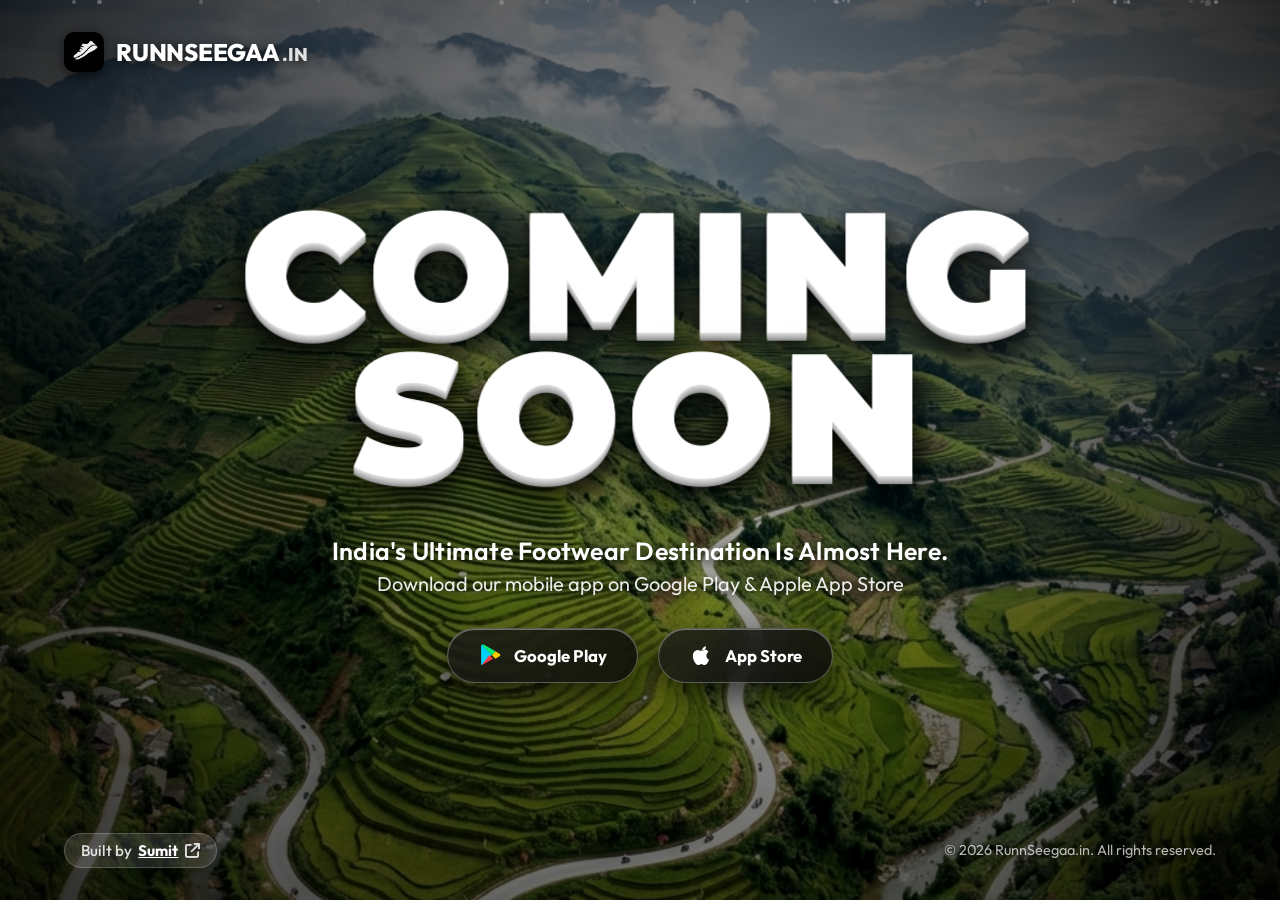
==== index.html @ d2010c38 "first commit" ====
<!DOCTYPE html>
<html lang="en">

<head>
  <meta charset="UTF-8">
  <meta name="viewport" content="width=device-width, initial-scale=1.0">
  <title>RunnSeegaa | Coming Soon</title>
  <meta name="description"
    content="RunnSeegaa.in official website is coming soon! Experience India's ultimate footwear destination for exclusive sneakers & athletic shoes. Download our app on Google Play & Apple App Store.">

  <!-- Google Fonts: Syne, Space Grotesk, Montserrat, Outfit -->
  <link rel="preconnect" href="https://fonts.googleapis.com">
  <link rel="preconnect" href="https://fonts.gstatic.com" crossorigin>
  <link
    href="https://fonts.googleapis.com/css2?family=Cinzel:wght@700;900&family=Montserrat:ital,wght@0,800;0,900;1,900&family=Outfit:wght@300;400;500;600;700;800;900&family=Space+Grotesk:wght@500;700&family=Syne:wght@700;800;900&display=swap"
    rel="stylesheet">

  <!-- Favicon -->
  <link rel="icon" type="image/png" href="images/runnseega_logo.png">
  <link rel="apple-touch-icon" href="images/runnseega_logo.png">

  <!-- Font Awesome Icons -->
  <link rel="stylesheet" href="https://cdnjs.cloudflare.com/ajax/libs/font-awesome/6.4.0/css/all.min.css">

  <link rel="stylesheet" href="style.css">
</head>

<body>

  <!-- Fullscreen Landscape & Crossfading Background Layers -->
  <div class="bg-wrapper">
    <div class="bg-slideshow" id="bgSlideshow">
      <div class="bg-slide active" style="background-image: url('images/hero-bg.png');"></div>
      <div class="bg-slide" style="background-image: url('images/bg_2.png');"></div>
      <div class="bg-slide" style="background-image: url('images/bg_3.png');"></div>
      <div class="bg-slide" style="background-image: url('images/bg_4.png');"></div>
    </div>
    <div class="bg-overlay"></div>

    <div class="particles-container" id="particles"></div>
  </div>

  <!-- Single Screen Container (100vh) -->
  <div class="app-container">

    <!-- Top Navigation Header -->
    <header class="navbar" id="navbar">
      <div class="logo-container">
        <img src="images/runnseega_logo.png" alt="RunnSeegaa.in Logo" class="logo-img-original">
        <span class="logo-text">RUNNSEEGAA<span class="logo-domain">.IN</span></span>
      </div>
    </header>

    <!-- Centered Hero Section -->
    <main class="hero-content">
      <div class="hero-center-box" id="heroCenter">

        <!-- Masked & Animated 3D Layered Typography -->
        <div class="typography-3d-wrap" id="typography3D">
          <h1 class="text-3d line-1">COMING</h1>
          <h1 class="text-3d line-2">SOON</h1>
        </div>

        <!-- Taglines for RunnSeegaa.in -->
        <p class="hero-tagline-main">India's Ultimate Footwear Destination Is Almost Here.</p>
        <p class="hero-tagline-sub">Download our mobile app on Google Play & Apple App Store</p>

        <!-- Direct App Store & Play Store Action Bar -->
        <div class="hero-store-actions">
          <a href="https://play.google.com/store/apps/details?id=com.marketky.app&pcampaignid=web_share" target="_blank"
            rel="noopener noreferrer" class="hero-store-btn playstore">
            <!-- Official Original Google Play Multi-Color SVG -->
            <svg class="official-store-icon" width="24" height="24" viewBox="0 0 24 24" fill="none">
              <path d="M3.609 1.814L13.793 12 3.61 22.185c-.328-.328-.51-.787-.51-1.282V3.096c0-.495.182-.954.51-1.282z"
                fill="#00D2FF" />
              <path
                d="M17.442 8.351l-3.649 3.649L13.793 12l3.649 3.649 3.992-2.281c1.144-.654 1.144-2.083 0-2.737l-3.992-2.28z"
                fill="#FFC700" />
              <path d="M3.609 1.814l10.184 10.186 3.649-3.649-11.45-6.543c-.765-.437-1.68-.437-2.383 0z"
                fill="#00F076" />
              <path d="M3.609 22.185l11.45-6.543-3.649-3.649L3.609 22.185z" fill="#FF3A44" />
            </svg>
            <span>Google Play</span>
          </a>

          <a href="https://apps.apple.com/us/app/runnseegaa-online-shoe-app/id6762041512" target="_blank"
            rel="noopener noreferrer" class="hero-store-btn appstore">
            <!-- Official Original Apple SVG -->
            <svg class="official-store-icon apple-icon" width="24" height="24" viewBox="0 0 24 24" fill="currentColor">
              <path
                d="M18.71 19.5c-.83 1.24-1.71 2.45-3.05 2.47-1.34.03-1.77-.79-3.29-.79-1.53 0-2 .77-3.27.82-1.31.05-2.3-1.32-3.14-2.53C4.25 17 2.94 12.45 4.7 9.39c.87-1.52 2.43-2.48 4.12-2.51 1.28-.02 2.5.87 3.29.87.78 0 2.26-1.07 3.81-.91.65.03 2.47.26 3.64 1.98-.09.06-2.17 1.28-2.15 3.81.03 3.02 2.65 4.03 2.68 4.04-.03.07-.42 1.44-1.38 2.83M15.97 6.36c.66-.8 1.11-1.92.99-3.04-.96.04-2.12.64-2.8 1.44-.61.71-1.14 1.86-1 2.97 1.07.08 2.15-.57 2.81-1.37z" />
            </svg>
            <span>App Store</span>
          </a>
        </div>

      </div>
    </main>

    <!-- Bottom Footer -->
    <footer class="footer">
      <div class="footer-portfolio">
        <a href="https://sumit-portfolio-three-theta.vercel.app/" target="_blank" rel="noopener noreferrer">
          Built by <span>Sumit</span> <i class="fa-solid fa-arrow-up-right-from-square"></i>
        </a>
      </div>

      <div class="footer-copyright">
        © 2026 RunnSeegaa.in. All rights reserved.
      </div>
    </footer>

  </div>

  <script src="main.js"></script>
</body>

</html>
---- style.css ----
/* ==========================================================================
   RunnSeegaa Coming Soon Landing Page - Luxury Black & White Theme (100vh)
   ========================================================================== */

:root {
  --primary-btn-bg: #ffffff;
  --primary-btn-text: #000000;
  --primary-btn-hover: #e2e8f0;
  --text-white: #ffffff;
  --text-muted: rgba(255, 255, 255, 0.85);
  --glass-bg: rgba(0, 0, 0, 0.65);
  --glass-border: rgba(255, 255, 255, 0.25);
  --glass-glow: rgba(255, 255, 255, 0.15);
  --font-main: 'Outfit', 'Plus Jakarta Sans', sans-serif;
  --font-heading: 'Montserrat', sans-serif;
}

* {
  margin: 0;
  padding: 0;
  box-sizing: border-box;
}

html,
body {
  width: 100%;
  height: 100vh;
  overflow: hidden;
  font-family: var(--font-main);
  background-color: #050505;
  color: var(--text-white);
  -webkit-font-smoothing: antialiased;
}

/* ==========================================
   Background & Parallax Layer
   ========================================== */
.bg-wrapper {
  position: fixed;
  top: 0;
  left: 0;
  width: 100vw;
  height: 100vh;
  z-index: 1;
  overflow: hidden;
}

.bg-slideshow {
  position: absolute;
  top: 0;
  left: 0;
  width: 100%;
  height: 100%;
}

.bg-slide {
  position: absolute;
  top: -5%;
  left: -5%;
  width: 110%;
  height: 110%;
  background-size: cover;
  background-position: center center;
  opacity: 0;
  transition: opacity 1.8s ease-in-out, transform 0.2s cubic-bezier(0.16, 1, 0.3, 1);
  transform: scale(1.05);
  filter: grayscale(15%) contrast(108%);
}

.bg-slide.active {
  opacity: 1;
}

.bg-overlay {
  position: absolute;
  top: 0;
  left: 0;
  width: 100%;
  height: 100%;
  background: radial-gradient(circle at center,
      rgba(0, 0, 0, 0.25) 0%,
      rgba(0, 0, 0, 0.55) 50%,
      rgba(0, 0, 0, 0.85) 100%);
  pointer-events: none;
}

.particles-container {
  position: absolute;
  top: 0;
  left: 0;
  width: 100%;
  height: 100%;
  pointer-events: none;
}

.particle {
  position: absolute;
  background: rgba(255, 255, 255, 0.45);
  border-radius: 50%;
  animation: floatUp linear infinite;
}

@keyframes floatUp {
  0% {
    transform: translateY(100vh) scale(0.5);
    opacity: 0;
  }

  50% {
    opacity: 0.8;
  }

  100% {
    transform: translateY(-10vh) scale(1.2);
    opacity: 0;
  }
}

/* ==========================================
   Single Screen App Container (100vh)
   ========================================== */
.app-container {
  position: relative;
  z-index: 10;
  width: 100vw;
  height: 100vh;
  display: flex;
  flex-direction: column;
  justify-content: space-between;
  padding: 2rem 4rem;
  overflow: hidden;
}

/* ==========================================
   Navigation Bar
   ========================================== */
.navbar {
  display: flex;
  align-items: center;
  justify-content: space-between;
  width: 100%;
  flex-shrink: 0;
}

.logo-container {
  display: flex;
  align-items: center;
  gap: 0.75rem;
  cursor: pointer;
  user-select: none;
}

.logo-img-original {
  height: 40px;
  width: auto;
  border-radius: 10px;
  object-fit: contain;
  box-shadow: 0 4px 14px rgba(0, 0, 0, 0.6);
  transition: transform 0.3s ease;
}

.logo-container:hover .logo-img-original {
  transform: scale(1.06);
}

.logo-text {
  font-family: 'Outfit', 'Plus Jakarta Sans', sans-serif;
  font-weight: 800;
  font-size: 1.5rem;
  letter-spacing: -0.01em;
  color: #ffffff;
  text-shadow: 0 2px 12px rgba(0, 0, 0, 0.85);
  display: inline-flex;
  align-items: baseline;
}

.logo-domain {
  font-family: 'Outfit', 'Plus Jakarta Sans', sans-serif;
  font-weight: 800;
  font-size: 1.15rem;
  color: rgba(255, 255, 255, 0.85);
  margin-left: 2px;
  letter-spacing: 0.02em;
}

.official-store-icon {
  width: 24px;
  height: 24px;
  flex-shrink: 0;
  transition: transform 0.3s ease;
}

.modal-store-icon {
  width: 32px;
  height: 32px;
  flex-shrink: 0;
}

.nav-actions {
  display: flex;
  align-items: center;
  gap: 1rem;
}

.portfolio-btn {
  background: rgba(255, 255, 255, 0.12);
  backdrop-filter: blur(12px);
  border: 1px solid rgba(255, 255, 255, 0.25);
  color: white;
  padding: 0.7rem 1.2rem;
  border-radius: 10px;
  text-decoration: none;
  font-weight: 600;
  font-size: 0.95rem;
  display: flex;
  align-items: center;
  gap: 0.5rem;
  transition: all 0.3s ease;
}

.portfolio-btn:hover {
  background: #ffffff;
  color: #000000;
  transform: translateY(-2px);
  box-shadow: 0 6px 18px rgba(255, 255, 255, 0.3);
}

.btn-primary {
  background: #ffffff;
  color: #000000;
  font-family: var(--font-main);
  font-weight: 700;
  font-size: 1rem;
  padding: 0.8rem 1.6rem;
  border-radius: 10px;
  border: 1px solid #ffffff;
  cursor: pointer;
  display: flex;
  align-items: center;
  gap: 0.6rem;
  box-shadow: 0 6px 20px rgba(255, 255, 255, 0.25);
  transition: all 0.3s cubic-bezier(0.16, 1, 0.3, 1);
}

.btn-primary:hover {
  background: #e2e8f0;
  color: #000000;
  transform: translateY(-2px);
  box-shadow: 0 10px 25px rgba(255, 255, 255, 0.4);
}

/* ==========================================
   Hero Main Content (Centered 100vh)
   ========================================== */
.hero-content {
  flex: 1;
  display: flex;
  align-items: center;
  justify-content: center;
  text-align: center;
}

.hero-center-box {
  max-width: 950px;
  width: 100%;
  display: flex;
  flex-direction: column;
  align-items: center;
  justify-content: center;
}

/* ==========================================
   Monochrome 3D Layered Typography Animation
   ========================================== */
.typography-3d-wrap {
  margin-bottom: 3.5rem;
  user-select: none;
  perspective: 1200px;
  animation: heroPulseFloat 6s ease-in-out infinite alternate;
}

@keyframes heroPulseFloat {
  0% {
    transform: translateY(0px) scale(1);
  }

  50% {
    transform: translateY(-8px) scale(1.01);
  }

  100% {
    transform: translateY(4px) scale(0.995);
  }
}

.text-3d {
  font-family: var(--font-heading);
  font-weight: 900;
  font-size: clamp(5rem, 13vw, 11rem);
  line-height: 0.82;
  letter-spacing: 0.04em;
  color: #ffffff;
  text-transform: uppercase;

  /* Stacked Monochrome Depth Shadow Effect */
  text-shadow:
    0 1px 0 #dedede,
    0 2px 0 #d4d4d4,
    0 3px 0 #cacaca,
    0 4px 0 #c0c0c0,
    0 5px 0 #b6b6b6,
    0 6px 0 #acacac,
    0 7px 0 #9e9e9e,
    0 8px 0 #909090,
    0 10px 25px rgba(0, 0, 0, 0.85),
    0 20px 45px rgba(0, 0, 0, 0.7);

  transform-style: preserve-3d;
  transition: transform 0.2s ease-out;
}

.text-3d.line-1 {
  transform: translateZ(25px);
}

.text-3d.line-2 {
  transform: translateZ(50px);
}

/* ==========================================
   Subtitles & Store Actions
   ========================================== */
.hero-tagline-main {
  font-size: clamp(1.2rem, 2.3vw, 1.55rem);
  font-weight: 600;
  color: #ffffff;
  margin-bottom: 0.3rem;
  text-shadow: 0 2px 12px rgba(0, 0, 0, 0.9);
  letter-spacing: 0.01em;
}

.hero-tagline-sub {
  font-size: clamp(1rem, 1.8vw, 1.25rem);
  font-weight: 400;
  color: rgba(255, 255, 255, 0.9);
  margin-bottom: 2rem;
  text-shadow: 0 2px 10px rgba(0, 0, 0, 0.9);
}

/* Hero Store Actions */
.hero-store-actions {
  display: flex;
  align-items: center;
  gap: 1.2rem;
}

.hero-store-btn {
  display: flex;
  align-items: center;
  gap: 0.75rem;
  padding: 0.9rem 1.9rem;
  border-radius: 50px;
  text-decoration: none;
  font-weight: 700;
  font-size: 1.05rem;
  color: #ffffff;
  background: linear-gradient(135deg, rgba(25, 25, 25, 0.75), rgba(10, 10, 10, 0.85));
  backdrop-filter: blur(20px);
  -webkit-backdrop-filter: blur(20px);
  border: 1px solid rgba(255, 255, 255, 0.28);
  box-shadow: 0 12px 30px rgba(0, 0, 0, 0.6), inset 0 1px 0 rgba(255, 255, 255, 0.35);
  transition: all 0.35s cubic-bezier(0.16, 1, 0.3, 1);
  position: relative;
  overflow: hidden;
}

.hero-store-btn::after {
  content: '';
  position: absolute;
  top: -50%;
  left: -60%;
  width: 50%;
  height: 200%;
  background: linear-gradient(90deg, transparent, rgba(255, 255, 255, 0.25), transparent);
  transform: rotate(25deg);
  transition: all 0.6s ease;
}

.hero-store-btn:hover::after {
  left: 130%;
}

.hero-store-btn:hover {
  background: #ffffff;
  color: #000000;
  border-color: #ffffff;
  transform: translateY(-4px) scale(1.02);
  box-shadow: 0 15px 35px rgba(255, 255, 255, 0.4), 0 0 15px rgba(255, 255, 255, 0.2);
}

/* ==========================================
   Footer Section
   ========================================== */
.footer {
  display: flex;
  align-items: center;
  justify-content: space-between;
  width: 100%;
  flex-shrink: 0;
  padding-top: 1rem;
}

.footer-portfolio a {
  color: rgba(255, 255, 255, 0.85);
  text-decoration: none;
  font-size: 0.95rem;
  font-weight: 500;
  display: flex;
  align-items: center;
  gap: 0.4rem;
  background: rgba(255, 255, 255, 0.12);
  padding: 0.45rem 1rem;
  border-radius: 20px;
  border: 1px solid rgba(255, 255, 255, 0.2);
  transition: all 0.3s ease;
}

.footer-portfolio a span {
  color: #ffffff;
  font-weight: 700;
  text-decoration: underline;
}

.footer-portfolio a:hover {
  background: #ffffff;
  color: #000000;
  transform: translateY(-2px);
}

.footer-portfolio a:hover span {
  color: #000000;
}

.footer-copyright {
  font-size: 0.9rem;
  color: rgba(255, 255, 255, 0.7);
  text-shadow: 0 1px 4px rgba(0, 0, 0, 0.8);
}

/* ==========================================
   Full Responsive Breakpoints System
   ========================================== */

/* Tablet & Medium Screen (max-width: 1024px) */
@media (max-width: 1024px) {
  .app-container {
    padding: 2rem 2.5rem;
  }

  .text-3d {
    font-size: clamp(4.5rem, 13vw, 8.5rem);
  }
}

/* Small Tablet & Mobile Landscape (max-width: 768px) */
@media (max-width: 768px) {

  html,
  body {
    height: 100%;
    min-height: 100vh;
    min-height: 100dvh;
  }

  .app-container {
    padding: 1.5rem 1.5rem;
    height: 100%;
    min-height: 100vh;
    min-height: 100dvh;
  }

  .logo-text {
    font-size: 1.4rem;
  }

  .logo-img-original {
    height: 38px;
  }

  .hero-tagline-main {
    font-size: 1.15rem;
  }

  .hero-tagline-sub {
    font-size: 0.95rem;
    margin-bottom: 1.5rem;
  }

  .modal-card {
    padding: 2rem 1.25rem;
    max-height: 88vh;
    overflow-y: auto;
  }
}

/* Mobile Phones (max-width: 600px) */
@media (max-width: 600px) {
  .nav-actions {
    display: none !important;
  }

  .navbar {
    justify-content: center;
  }
}

/* Mobile Phones (max-width: 480px) */
@media (max-width: 480px) {
  .app-container {
    padding: 1.2rem 0.85rem;
  }

  .logo-text {
    font-size: 1.25rem;
  }

  .logo-tm {
    font-size: 0.75rem;
  }

  .text-3d {
    font-size: clamp(3.2rem, 14vw, 5.5rem);
    letter-spacing: 0.02em;
    text-shadow:
      0 1px 0 #dedede,
      0 2px 0 #cccccc,
      0 3px 0 #bbbbbb,
      0 4px 0 #aaaaaa,
      0 5px 15px rgba(0, 0, 0, 0.85);
  }

  .hero-store-actions {
    flex-direction: column;
    gap: 0.75rem;
    width: 100%;
    max-width: 280px;
  }

  .hero-store-btn {
    width: 100%;
    justify-content: center;
    padding: 0.8rem 1.4rem;
    font-size: 0.95rem;
  }

  .footer {
    flex-direction: column;
    gap: 0.6rem;
    text-align: center;
  }

  .footer-copyright {
    font-size: 0.8rem;
  }
}

/* Ultra Small Phones (max-width: 360px) */
@media (max-width: 360px) {
  .logo-text {
    font-size: 1rem;
  }

  .btn-primary {
    padding: 0.5rem 0.8rem;
    font-size: 0.78rem;
  }

  .text-3d {
    font-size: 2.8rem;
  }
}
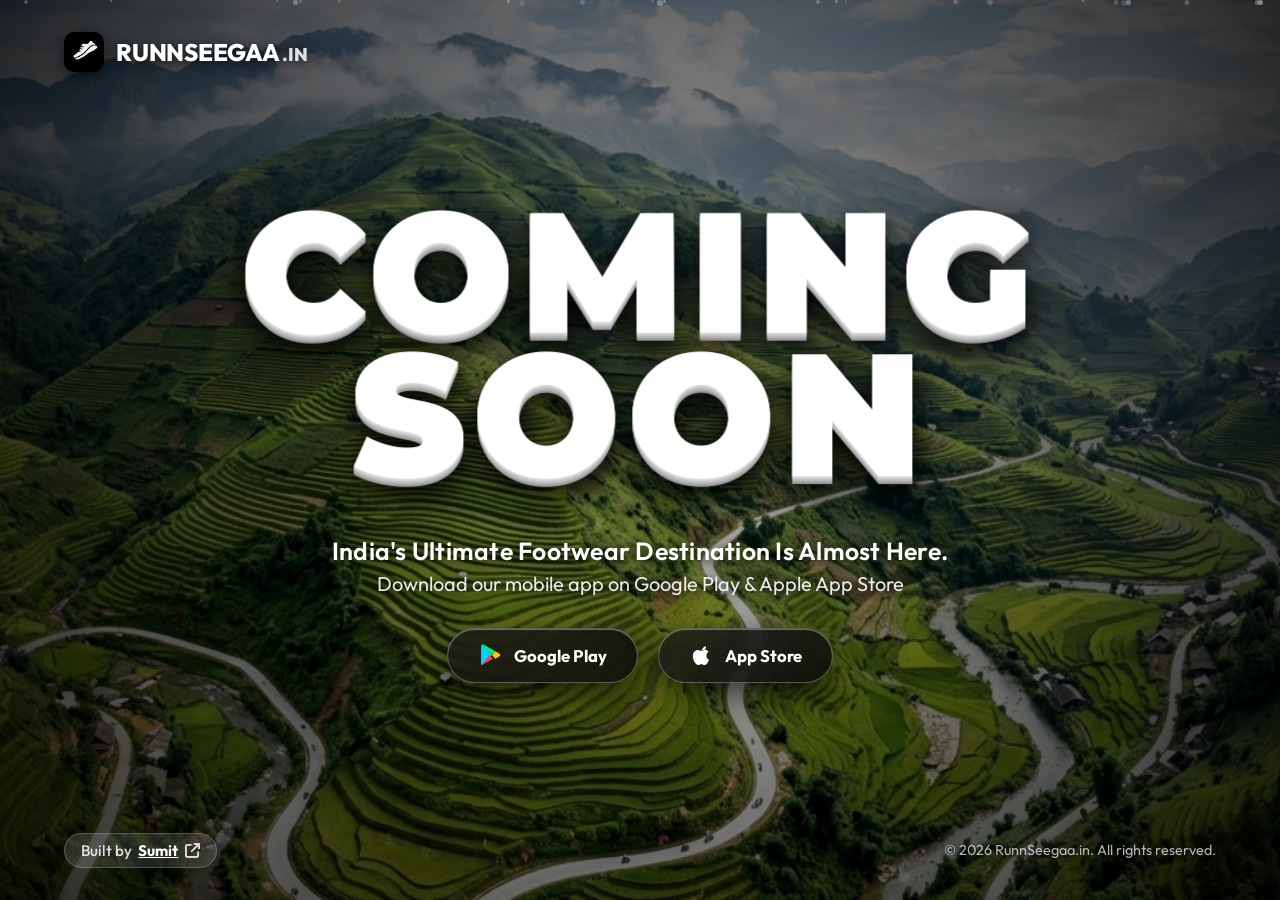
==== commit 115eaf47: "feat: implement SEO enhancements, site structure configuration, and offline connectivity feedback" ====
--- a/index.html
+++ b/index.html
@@ -1,34 +1,189 @@
 <!DOCTYPE html>
-<html lang="en">
+<html lang="en" dir="ltr">
 
 <head>
+  <!-- Basic Meta Tags -->
   <meta charset="UTF-8">
   <meta name="viewport" content="width=device-width, initial-scale=1.0">
-  <title>RunnSeegaa | Coming Soon</title>
+  <title>RunnSeegaa - India's Ultimate Footwear & Sneaker Destination</title>
   <meta name="description"
-    content="RunnSeegaa.in official website is coming soon! Experience India's ultimate footwear destination for exclusive sneakers & athletic shoes. Download our app on Google Play & Apple App Store.">
-
-  <!-- Google Fonts: Syne, Space Grotesk, Montserrat, Outfit -->
+    content="RunnSeegaa.in is India's premier online footwear destination for exclusive sneakers & athletic shoes. Download our mobile app now on Google Play Store & Apple App Store.">
+  <meta name="keywords"
+    content="RunnSeegaa, RunnSeegaa.in, sneakers India, buy shoes online, athletic footwear, exclusive sneakers, footwear app India, sneaker marketplace, online shoe shopping">
+  <meta name="author" content="RunnSeegaa">
+  <meta name="robots" content="index, follow, max-image-preview:large, max-snippet:-1, max-video-preview:-1">
+  <link rel="canonical" href="https://runnseegaa.in/">
+
+  <!-- Mobile & PWA Meta Tags -->
+  <meta name="theme-color" content="#050505">
+  <meta name="mobile-web-app-capable" content="yes">
+  <meta name="apple-mobile-web-app-capable" content="yes">
+  <meta name="apple-mobile-web-app-status-bar-style" content="black-translucent">
+  <meta name="apple-mobile-web-app-title" content="RunnSeegaa">
+
+  <!-- Open Graph / Facebook / WhatsApp Meta Tags -->
+  <meta property="og:type" content="website">
+  <meta property="og:site_name" content="RunnSeegaa">
+  <meta property="og:url" content="https://runnseegaa.in/">
+  <meta property="og:title" content="RunnSeegaa - India's Ultimate Footwear & Sneaker Destination">
+  <meta property="og:description"
+    content="RunnSeegaa.in is coming soon! Experience India's ultimate footwear destination for exclusive sneakers & athletic shoes. Download on Google Play & App Store.">
+  <meta property="og:image" content="https://runnseegaa.in/images/hero-bg.png">
+  <meta property="og:image:secure_url" content="https://runnseegaa.in/images/hero-bg.png">
+  <meta property="og:image:type" content="image/png">
+  <meta property="og:image:width" content="1200">
+  <meta property="og:image:height" content="630">
+  <meta property="og:image:alt" content="RunnSeegaa Footwear & Sneaker Destination Banner">
+  <meta property="og:locale" content="en_IN">
+
+  <!-- Twitter Card Meta Tags -->
+  <meta name="twitter:card" content="summary_large_image">
+  <meta name="twitter:site" content="@RunnSeegaa">
+  <meta name="twitter:creator" content="@RunnSeegaa">
+  <meta name="twitter:title" content="RunnSeegaa - India's Ultimate Footwear & Sneaker Destination">
+  <meta name="twitter:description"
+    content="RunnSeegaa.in is coming soon! Discover exclusive sneakers & athletic shoes. Download our app on Google Play & Apple App Store.">
+  <meta name="twitter:image" content="https://runnseegaa.in/images/hero-bg.png">
+  <meta name="twitter:image:alt" content="RunnSeegaa Sneakers Marketplace Banner">
+
+  <!-- Resource Preloads & Preconnects for Core Web Vitals (LCP) -->
+  <link rel="preload" as="image" href="images/hero-bg.png" type="image/png">
   <link rel="preconnect" href="https://fonts.googleapis.com">
   <link rel="preconnect" href="https://fonts.gstatic.com" crossorigin>
   <link
     href="https://fonts.googleapis.com/css2?family=Cinzel:wght@700;900&family=Montserrat:ital,wght@0,800;0,900;1,900&family=Outfit:wght@300;400;500;600;700;800;900&family=Space+Grotesk:wght@500;700&family=Syne:wght@700;800;900&display=swap"
     rel="stylesheet">
 
-  <!-- Favicon -->
-  <link rel="icon" type="image/png" href="images/runnseega_logo.png">
-  <link rel="apple-touch-icon" href="images/runnseega_logo.png">
+  <!-- Favicon & Touch Icons -->
+  <link rel="icon" type="image/png" sizes="32x32" href="images/runnseega_logo.png">
+  <link rel="apple-touch-icon" sizes="180x180" href="images/runnseega_logo.png">
 
   <!-- Font Awesome Icons -->
   <link rel="stylesheet" href="https://cdnjs.cloudflare.com/ajax/libs/font-awesome/6.4.0/css/all.min.css">
 
+  <!-- Main Stylesheet -->
   <link rel="stylesheet" href="style.css">
+
+  <!-- JSON-LD Structured Data Schema (Google Search Essentials Compliant) -->
+  <script type="application/ld+json">
+  {
+    "@context": "https://schema.org",
+    "@graph": [
+      {
+        "@type": "Organization",
+        "@id": "https://runnseegaa.in/#organization",
+        "name": "RunnSeegaa",
+        "url": "https://runnseegaa.in/",
+        "logo": {
+          "@type": "ImageObject",
+          "url": "https://runnseegaa.in/images/runnseega_logo.png",
+          "caption": "RunnSeegaa Logo"
+        },
+        "image": "https://runnseegaa.in/images/hero-bg.png",
+        "description": "India's premier online destination for exclusive sneakers, athletic shoes, and streetwear footwear.",
+        "sameAs": [
+          "https://play.google.com/store/apps/details?id=com.marketky.app",
+          "https://apps.apple.com/us/app/runnseegaa-online-shoe-app/id6762041512"
+        ]
+      },
+      {
+        "@type": "WebSite",
+        "@id": "https://runnseegaa.in/#website",
+        "url": "https://runnseegaa.in/",
+        "name": "RunnSeegaa",
+        "description": "India's Ultimate Footwear & Sneaker Destination",
+        "publisher": {
+          "@id": "https://runnseegaa.in/#organization"
+        },
+        "inLanguage": "en-IN"
+      },
+      {
+        "@type": "WebPage",
+        "@id": "https://runnseegaa.in/#webpage",
+        "url": "https://runnseegaa.in/",
+        "name": "RunnSeegaa - India's Ultimate Footwear & Sneaker Destination",
+        "isPartOf": {
+          "@id": "https://runnseegaa.in/#website"
+        },
+        "about": {
+          "@id": "https://runnseegaa.in/#organization"
+        },
+        "primaryImageOfPage": {
+          "@type": "ImageObject",
+          "url": "https://runnseegaa.in/images/hero-bg.png"
+        },
+        "description": "RunnSeegaa.in official website. Discover exclusive sneakers and athletic shoes on Google Play & App Store.",
+        "inLanguage": "en-IN"
+      },
+      {
+        "@type": "BreadcrumbList",
+        "@id": "https://runnseegaa.in/#breadcrumb",
+        "itemListElement": [
+          {
+            "@type": "ListItem",
+            "position": 1,
+            "name": "Home",
+            "item": "https://runnseegaa.in/"
+          }
+        ]
+      },
+      {
+        "@type": "MobileApplication",
+        "name": "RunnSeegaa Online Shoe App",
+        "operatingSystem": "ANDROID",
+        "applicationCategory": "ShoppingApplication",
+        "installUrl": "https://play.google.com/store/apps/details?id=com.marketky.app&pcampaignid=web_share",
+        "author": {
+          "@id": "https://runnseegaa.in/#organization"
+        }
+      },
+      {
+        "@type": "MobileApplication",
+        "name": "RunnSeegaa Online Shoe App",
+        "operatingSystem": "iOS",
+        "applicationCategory": "ShoppingApplication",
+        "installUrl": "https://apps.apple.com/us/app/runnseegaa-online-shoe-app/id6762041512",
+        "author": {
+          "@id": "https://runnseegaa.in/#organization"
+        }
+      },
+      {
+        "@type": "FAQPage",
+        "@id": "https://runnseegaa.in/#faq",
+        "mainEntity": [
+          {
+            "@type": "Question",
+            "name": "What is RunnSeegaa?",
+            "acceptedAnswer": {
+              "@type": "Answer",
+              "text": "RunnSeegaa is India's ultimate footwear destination offering exclusive sneakers, athletic shoes, and fashion footwear through mobile apps."
+            }
+          },
+          {
+            "@type": "Question",
+            "name": "Where can I download the RunnSeegaa app?",
+            "acceptedAnswer": {
+              "@type": "Answer",
+              "text": "The RunnSeegaa app is available for download on both Google Play Store for Android devices and Apple App Store for iOS."
+            }
+          }
+        ]
+      }
+    ]
+  }
+  </script>
 </head>
 
 <body>
 
-  <!-- Fullscreen Landscape & Crossfading Background Layers -->
-  <div class="bg-wrapper">
+  <!-- Offline Status Toast Notification -->
+  <div id="offlineToast" class="offline-toast" role="status" aria-live="polite">
+    <i class="fa-solid fa-wifi-slash" aria-hidden="true"></i>
+    <span>You are currently offline. Please check your internet connection.</span>
+  </div>
+
+  <!-- Fullscreen Decorative Background Layers (Screen-Reader Hidden) -->
+  <div class="bg-wrapper" aria-hidden="true">
     <div class="bg-slideshow" id="bgSlideshow">
       <div class="bg-slide active" style="background-image: url('images/hero-bg.png');"></div>
       <div class="bg-slide" style="background-image: url('images/bg_2.png');"></div>
@@ -40,68 +195,71 @@
     <div class="particles-container" id="particles"></div>
   </div>
 
-  <!-- Single Screen Container (100vh) -->
+  <!-- Single Screen App Container -->
   <div class="app-container">
 
     <!-- Top Navigation Header -->
-    <header class="navbar" id="navbar">
-      <div class="logo-container">
-        <img src="images/runnseega_logo.png" alt="RunnSeegaa.in Logo" class="logo-img-original">
+    <header class="navbar" id="navbar" role="banner" aria-label="RunnSeegaa Navigation Header">
+      <a href="https://runnseegaa.in/" class="logo-container" aria-label="RunnSeegaa Homepage Link">
+        <img src="images/runnseega_logo.png" alt="RunnSeegaa.in Official Brand Logo" class="logo-img-original" width="40" height="40" loading="eager">
         <span class="logo-text">RUNNSEEGAA<span class="logo-domain">.IN</span></span>
-      </div>
+      </a>
     </header>
 
     <!-- Centered Hero Section -->
-    <main class="hero-content">
-      <div class="hero-center-box" id="heroCenter">
-
-        <!-- Masked & Animated 3D Layered Typography -->
+    <main class="hero-content" id="main-content" role="main" aria-label="Coming Soon Information">
+      <section class="hero-center-box" id="heroCenter">
+
+        <!-- Animated 3D Layered Heading -->
         <div class="typography-3d-wrap" id="typography3D">
           <h1 class="text-3d line-1">COMING</h1>
-          <h1 class="text-3d line-2">SOON</h1>
+          <h2 class="text-3d line-2">SOON</h2>
         </div>
 
         <!-- Taglines for RunnSeegaa.in -->
         <p class="hero-tagline-main">India's Ultimate Footwear Destination Is Almost Here.</p>
-        <p class="hero-tagline-sub">Download our mobile app on Google Play & Apple App Store</p>
+        <p class="hero-tagline-sub">Download our mobile app on Google Play &amp; Apple App Store</p>
 
         <!-- Direct App Store & Play Store Action Bar -->
-        <div class="hero-store-actions">
-          <a href="https://play.google.com/store/apps/details?id=com.marketky.app&pcampaignid=web_share" target="_blank"
-            rel="noopener noreferrer" class="hero-store-btn playstore">
-            <!-- Official Original Google Play Multi-Color SVG -->
-            <svg class="official-store-icon" width="24" height="24" viewBox="0 0 24 24" fill="none">
-              <path d="M3.609 1.814L13.793 12 3.61 22.185c-.328-.328-.51-.787-.51-1.282V3.096c0-.495.182-.954.51-1.282z"
-                fill="#00D2FF" />
-              <path
-                d="M17.442 8.351l-3.649 3.649L13.793 12l3.649 3.649 3.992-2.281c1.144-.654 1.144-2.083 0-2.737l-3.992-2.28z"
-                fill="#FFC700" />
-              <path d="M3.609 1.814l10.184 10.186 3.649-3.649-11.45-6.543c-.765-.437-1.68-.437-2.383 0z"
-                fill="#00F076" />
+        <div class="hero-store-actions" role="group" aria-label="Mobile App Store Download Links">
+          
+          <!-- Google Play Store Button -->
+          <a href="https://play.google.com/store/apps/details?id=com.marketky.app&amp;pcampaignid=web_share"
+            target="_blank"
+            rel="noopener noreferrer"
+            class="hero-store-btn playstore"
+            aria-label="Download RunnSeegaa App on Google Play Store">
+            <svg class="official-store-icon" width="24" height="24" viewBox="0 0 24 24" fill="none" aria-hidden="true">
+              <path d="M3.609 1.814L13.793 12 3.61 22.185c-.328-.328-.51-.787-.51-1.282V3.096c0-.495.182-.954.51-1.282z" fill="#00D2FF" />
+              <path d="M17.442 8.351l-3.649 3.649L13.793 12l3.649 3.649 3.992-2.281c1.144-.654 1.144-2.083 0-2.737l-3.992-2.28z" fill="#FFC700" />
+              <path d="M3.609 1.814l10.184 10.186 3.649-3.649-11.45-6.543c-.765-.437-1.68-.437-2.383 0z" fill="#00F076" />
               <path d="M3.609 22.185l11.45-6.543-3.649-3.649L3.609 22.185z" fill="#FF3A44" />
             </svg>
             <span>Google Play</span>
           </a>
 
-          <a href="https://apps.apple.com/us/app/runnseegaa-online-shoe-app/id6762041512" target="_blank"
-            rel="noopener noreferrer" class="hero-store-btn appstore">
-            <!-- Official Original Apple SVG -->
-            <svg class="official-store-icon apple-icon" width="24" height="24" viewBox="0 0 24 24" fill="currentColor">
-              <path
-                d="M18.71 19.5c-.83 1.24-1.71 2.45-3.05 2.47-1.34.03-1.77-.79-3.29-.79-1.53 0-2 .77-3.27.82-1.31.05-2.3-1.32-3.14-2.53C4.25 17 2.94 12.45 4.7 9.39c.87-1.52 2.43-2.48 4.12-2.51 1.28-.02 2.5.87 3.29.87.78 0 2.26-1.07 3.81-.91.65.03 2.47.26 3.64 1.98-.09.06-2.17 1.28-2.15 3.81.03 3.02 2.65 4.03 2.68 4.04-.03.07-.42 1.44-1.38 2.83M15.97 6.36c.66-.8 1.11-1.92.99-3.04-.96.04-2.12.64-2.8 1.44-.61.71-1.14 1.86-1 2.97 1.07.08 2.15-.57 2.81-1.37z" />
+          <!-- Apple App Store Button -->
+          <a href="https://apps.apple.com/us/app/runnseegaa-online-shoe-app/id6762041512"
+            target="_blank"
+            rel="noopener noreferrer"
+            class="hero-store-btn appstore"
+            aria-label="Download RunnSeegaa App on Apple App Store">
+            <svg class="official-store-icon apple-icon" width="24" height="24" viewBox="0 0 24 24" fill="currentColor" aria-hidden="true">
+              <path d="M18.71 19.5c-.83 1.24-1.71 2.45-3.05 2.47-1.34.03-1.77-.79-3.29-.79-1.53 0-2 .77-3.27.82-1.31.05-2.3-1.32-3.14-2.53C4.25 17 2.94 12.45 4.7 9.39c.87-1.52 2.43-2.48 4.12-2.51 1.28-.02 2.5.87 3.29.87.78 0 2.26-1.07 3.81-.91.65.03 2.47.26 3.64 1.98-.09.06-2.17 1.28-2.15 3.81.03 3.02 2.65 4.03 2.68 4.04-.03.07-.42 1.44-1.38 2.83M15.97 6.36c.66-.8 1.11-1.92.99-3.04-.96.04-2.12.64-2.8 1.44-.61.71-1.14 1.86-1 2.97 1.07.08 2.15-.57 2.81-1.37z" />
             </svg>
             <span>App Store</span>
           </a>
+
         </div>
 
-      </div>
+      </section>
     </main>
 
     <!-- Bottom Footer -->
-    <footer class="footer">
+    <footer class="footer" role="contentinfo" aria-label="Page Footer">
       <div class="footer-portfolio">
-        <a href="https://sumit-portfolio-three-theta.vercel.app/" target="_blank" rel="noopener noreferrer">
-          Built by <span>Sumit</span> <i class="fa-solid fa-arrow-up-right-from-square"></i>
+        <a href="https://sumit-portfolio-three-theta.vercel.app/" target="_blank" rel="noopener noreferrer" aria-label="Visit Developer Portfolio by Sumit">
+          Built by <span>Sumit</span> <i class="fa-solid fa-arrow-up-right-from-square" aria-hidden="true"></i>
         </a>
       </div>
 
@@ -112,7 +270,7 @@
 
   </div>
 
-  <script src="main.js"></script>
+  <script src="main.js" defer></script>
 </body>
 
 </html>
--- a/style.css
+++ b/style.css
@@ -30,6 +30,17 @@
   background-color: #050505;
   color: var(--text-white);
   -webkit-font-smoothing: antialiased;
+}
+
+/* Accessibility & High-Contrast Focus Visible Outline */
+:focus-visible {
+  outline: 3px solid #ffffff;
+  outline-offset: 4px;
+  border-radius: 6px;
+}
+
+a.logo-container {
+  text-decoration: none;
 }
 
 /* ==========================================
@@ -578,4 +589,40 @@
   .text-3d {
     font-size: 2.8rem;
   }
+}
+
+/* ==========================================
+   Offline Status Toast Banner
+   ========================================== */
+.offline-toast {
+  position: fixed;
+  top: -90px;
+  left: 50%;
+  transform: translateX(-50%);
+  z-index: 9999;
+  background: rgba(20, 20, 20, 0.92);
+  backdrop-filter: blur(16px);
+  -webkit-backdrop-filter: blur(16px);
+  border: 1px solid rgba(255, 77, 77, 0.4);
+  color: #ff6b6b;
+  padding: 0.75rem 1.5rem;
+  border-radius: 50px;
+  font-weight: 600;
+  font-size: 0.95rem;
+  display: flex;
+  align-items: center;
+  gap: 0.75rem;
+  box-shadow: 0 10px 30px rgba(0, 0, 0, 0.8), 0 0 15px rgba(255, 77, 77, 0.2);
+  transition: top 0.4s cubic-bezier(0.16, 1, 0.3, 1);
+  pointer-events: none;
+}
+
+.offline-toast.show {
+  top: 1.5rem;
+}
+
+.offline-toast.online-restored {
+  border-color: rgba(0, 240, 118, 0.4);
+  color: #00f076;
+  box-shadow: 0 10px 30px rgba(0, 0, 0, 0.8), 0 0 15px rgba(0, 240, 118, 0.2);
 }
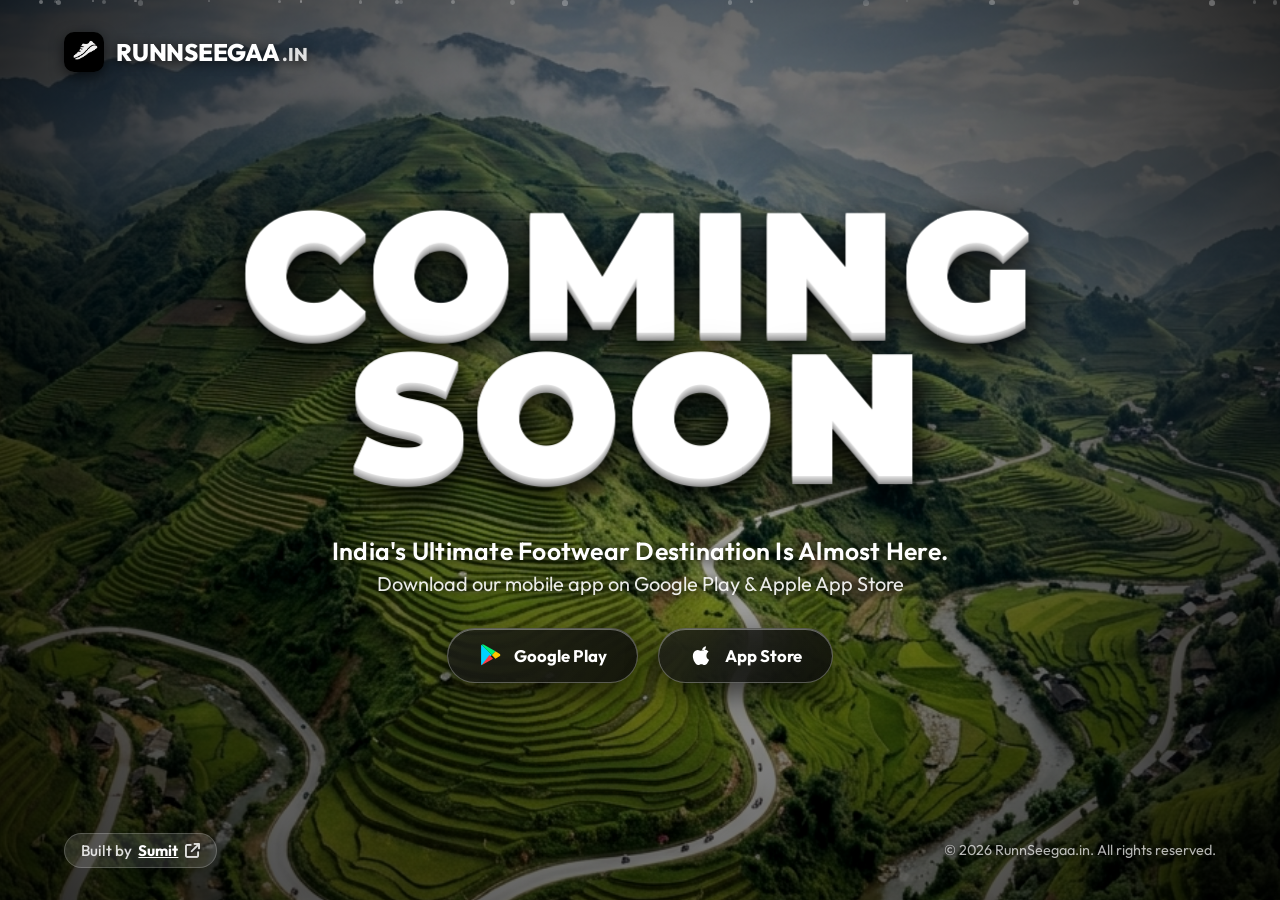
==== commit ea67473c: "refactor: remove offline status connection toast handler and associated styles" ====
--- a/index.html
+++ b/index.html
@@ -176,12 +176,6 @@
 
 <body>
 
-  <!-- Offline Status Toast Notification -->
-  <div id="offlineToast" class="offline-toast" role="status" aria-live="polite">
-    <i class="fa-solid fa-wifi-slash" aria-hidden="true"></i>
-    <span>You are currently offline. Please check your internet connection.</span>
-  </div>
-
   <!-- Fullscreen Decorative Background Layers (Screen-Reader Hidden) -->
   <div class="bg-wrapper" aria-hidden="true">
     <div class="bg-slideshow" id="bgSlideshow">
--- a/style.css
+++ b/style.css
@@ -590,39 +590,3 @@
     font-size: 2.8rem;
   }
 }
-
-/* ==========================================
-   Offline Status Toast Banner
-   ========================================== */
-.offline-toast {
-  position: fixed;
-  top: -90px;
-  left: 50%;
-  transform: translateX(-50%);
-  z-index: 9999;
-  background: rgba(20, 20, 20, 0.92);
-  backdrop-filter: blur(16px);
-  -webkit-backdrop-filter: blur(16px);
-  border: 1px solid rgba(255, 77, 77, 0.4);
-  color: #ff6b6b;
-  padding: 0.75rem 1.5rem;
-  border-radius: 50px;
-  font-weight: 600;
-  font-size: 0.95rem;
-  display: flex;
-  align-items: center;
-  gap: 0.75rem;
-  box-shadow: 0 10px 30px rgba(0, 0, 0, 0.8), 0 0 15px rgba(255, 77, 77, 0.2);
-  transition: top 0.4s cubic-bezier(0.16, 1, 0.3, 1);
-  pointer-events: none;
-}
-
-.offline-toast.show {
-  top: 1.5rem;
-}
-
-.offline-toast.online-restored {
-  border-color: rgba(0, 240, 118, 0.4);
-  color: #00f076;
-  box-shadow: 0 10px 30px rgba(0, 0, 0, 0.8), 0 0 15px rgba(0, 240, 118, 0.2);
-}
